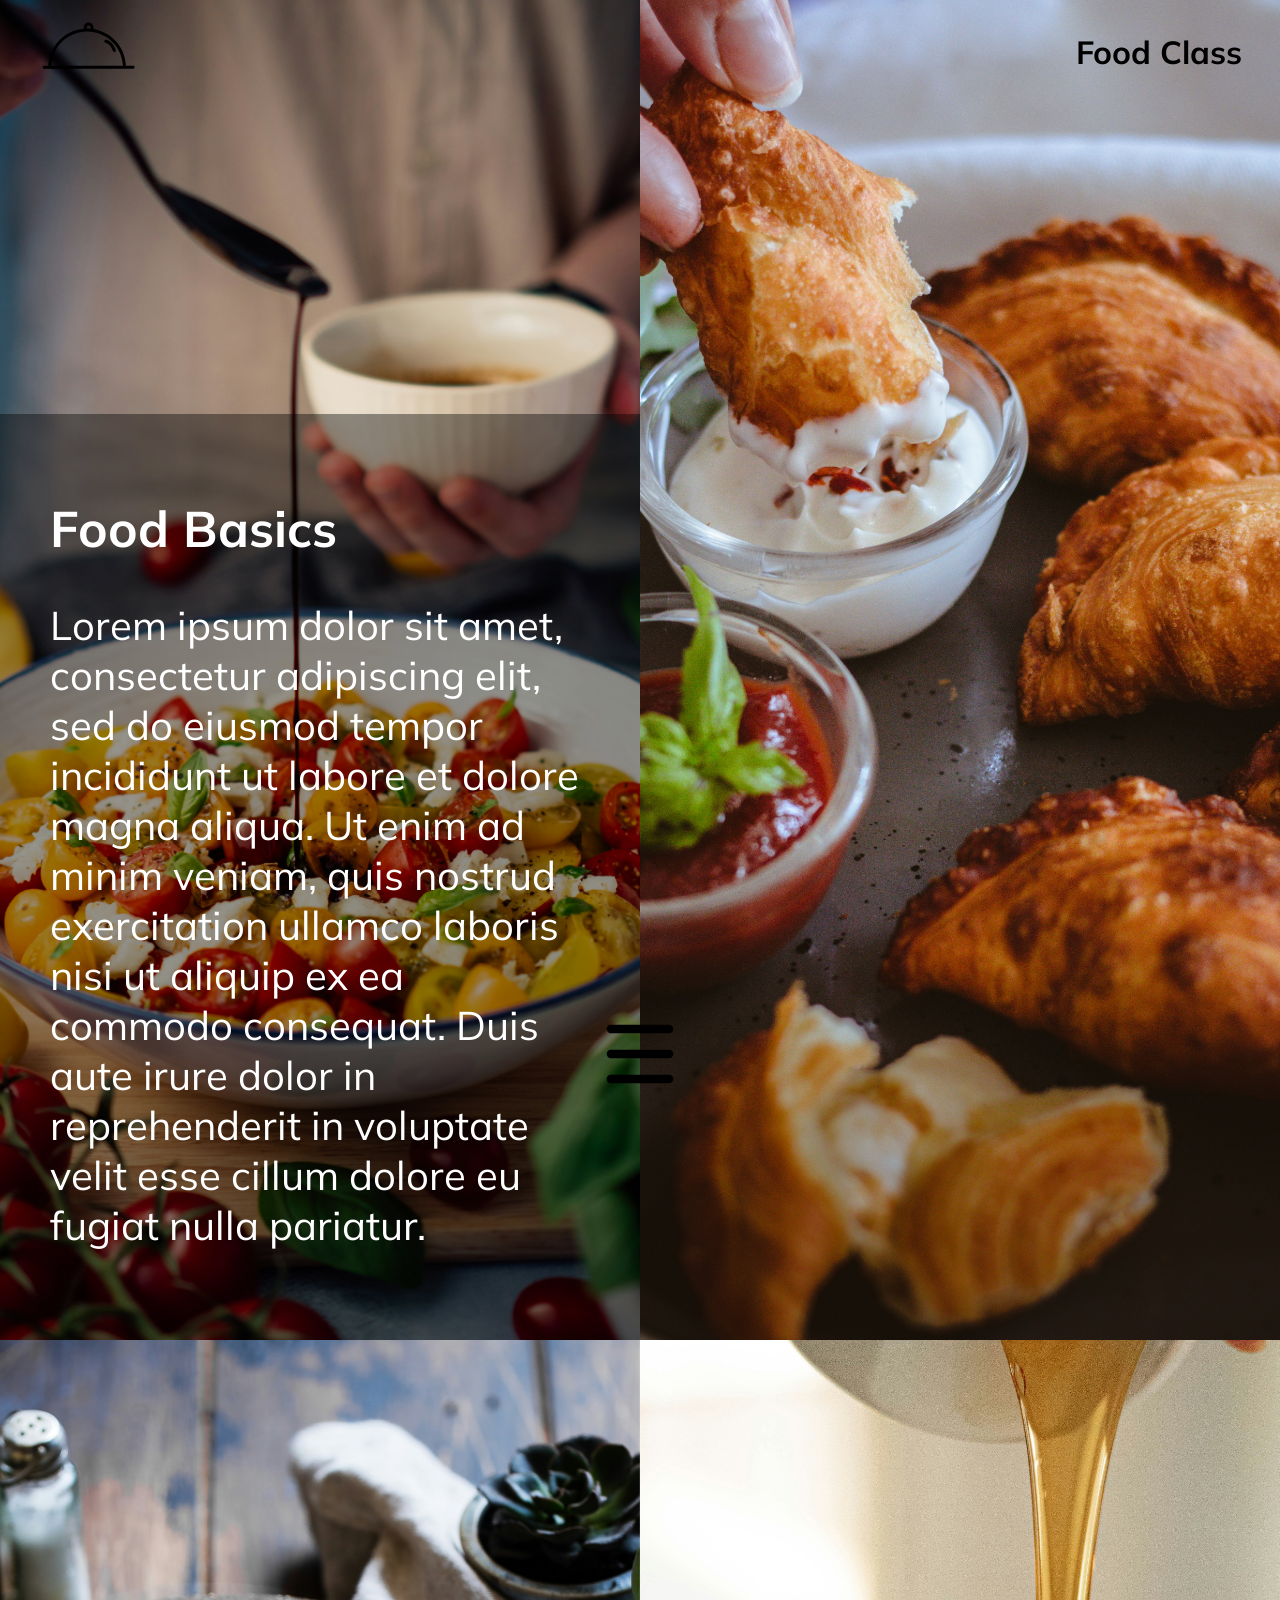
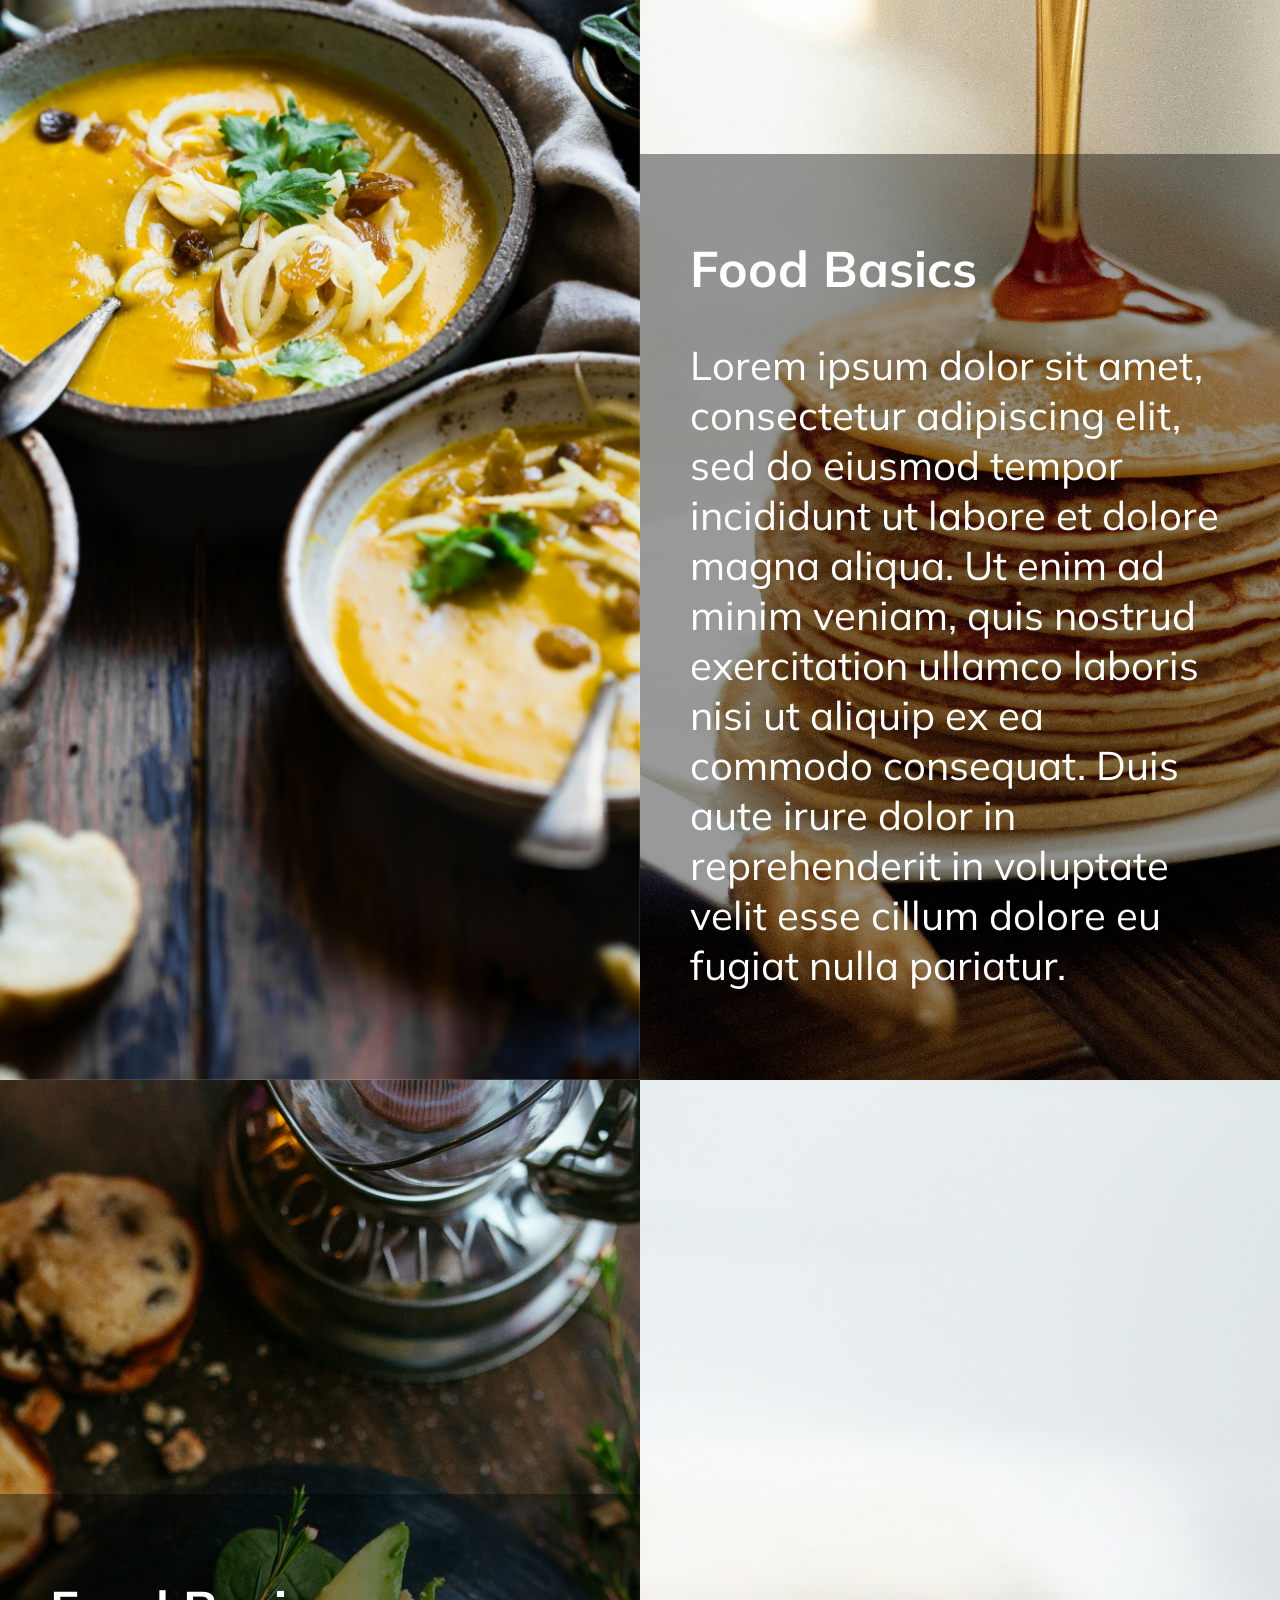
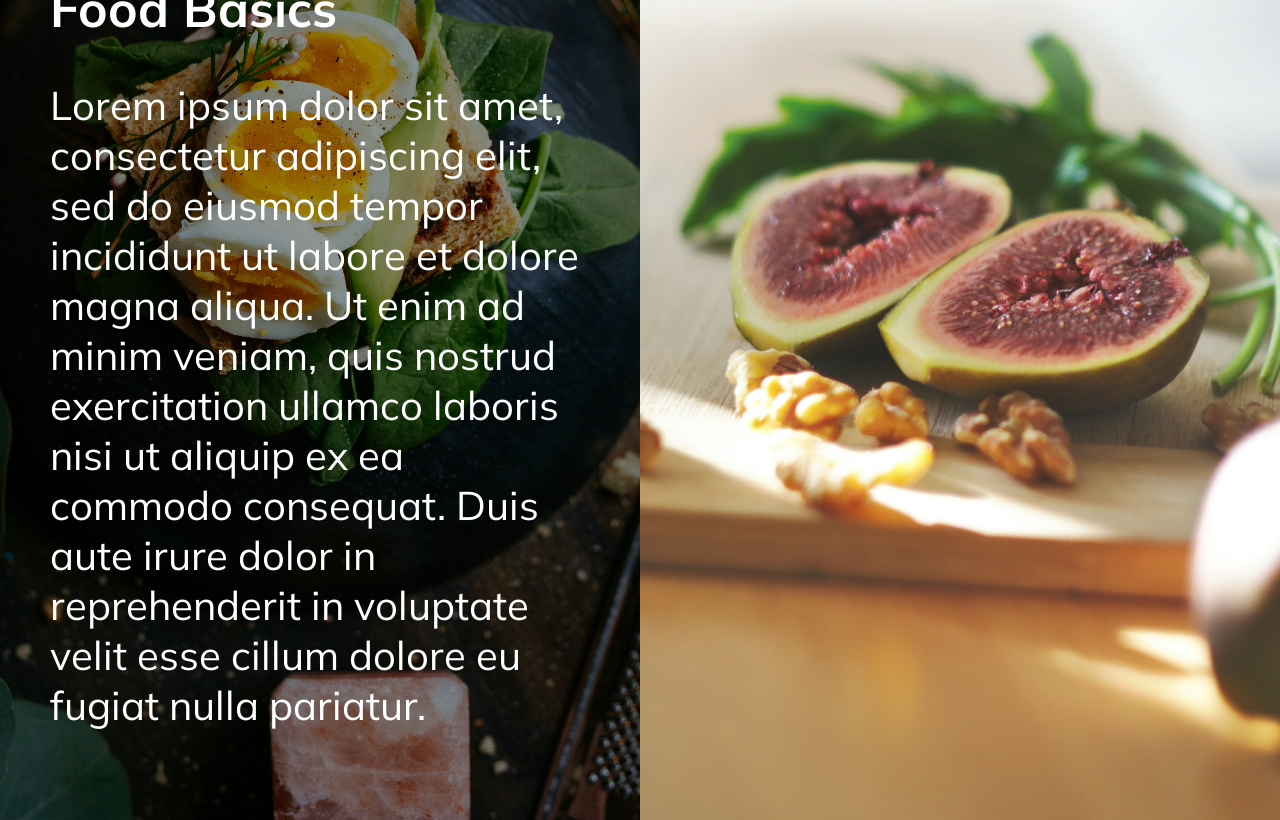
==== f/index.html @ d600777d "." ====
<!DOCTYPE html>
<html lang="en">
<head>
    <meta charset="UTF-8">
    <meta name="viewport" content="width=device-width, initial-scale=1.0">
    <title>Document</title>
    <link rel="stylesheet" href="assets/css/style.css">
    <link rel="preconnect" href="https://fonts.googleapis.com">
<link rel="preconnect" href="https://fonts.gstatic.com" crossorigin>
<link href="https://fonts.googleapis.com/css2?family=Mulish:ital,wght@0,200..1000;1,200..1000&display=swap" rel="stylesheet">
</head>
<body>
    <header>
        <div class="logo">
            <img src="assets/img/food-holidays-meal-svgrepo-com.svg" alt="Logo">
        </div>
        
        <h1>Food Class</h1>

        <div class="menuIcon">
            <a href="#">
                <img src="assets/img/three-line-horizontal-svgrepo-com.svg" alt="Menu Icon">
            </a>
        </div>
    </header>

    <div id="grid-wrapper">
        <div class="left-col">
            <div class="background-image">
                <img src="assets/img/adam-bartoszewicz-MaqdFCtH8Oo-unsplash.jpg" alt="Image 1">
                <div class="text">
                    <h1>Food Basics</h1>
                    <p>Lorem ipsum dolor sit amet, consectetur adipiscing elit, sed do eiusmod tempor incididunt ut labore et dolore magna aliqua. Ut enim ad minim veniam, quis nostrud exercitation ullamco laboris nisi ut aliquip ex ea commodo consequat. Duis aute irure dolor in reprehenderit in voluptate velit esse cillum dolore eu fugiat nulla pariatur. </p>
                </div>
            </div>
        </div>
        <div class="right-col">
            <div class="background-image">
                <img src="assets/img/sahand-hoseini-WLj_deC_iYM-unsplash.jpg" alt="Image 2">
            </div>
        </div>

        <div class="left-col">
            <div class="background-image">
                <img src="assets/img/taylor-kiser-6RJct18G_3I-unsplash.jpg" alt="Image 3">
            </div>
        </div>
        <div class="right-col">
            <div class="background-image">
                <img src="assets/img/leighann-blackwood-HCGCpFxQlrA-unsplash.jpg" alt="Image 4">
                <div class="text">
                    <h1>Food Basics</h1>
                    <p>Lorem ipsum dolor sit amet, consectetur adipiscing elit, sed do eiusmod tempor incididunt ut labore et dolore magna aliqua. Ut enim ad minim veniam, quis nostrud exercitation ullamco laboris nisi ut aliquip ex ea commodo consequat. Duis aute irure dolor in reprehenderit in voluptate velit esse cillum dolore eu fugiat nulla pariatur. </p>
                </div>
            </div>
        </div>

        <div class="left-col">
            <div class="background-image">
                <img src="assets/img/joseph-gonzalez-fdlZBWIP0aM-unsplash.jpg" alt="Image 5">
                <div class="text">
                    <h1>Food Basics</h1>
                    <p>Lorem ipsum dolor sit amet, consectetur adipiscing elit, sed do eiusmod tempor incididunt ut labore et dolore magna aliqua. Ut enim ad minim veniam, quis nostrud exercitation ullamco laboris nisi ut aliquip ex ea commodo consequat. Duis aute irure dolor in reprehenderit in voluptate velit esse cillum dolore eu fugiat nulla pariatur. </p>
                </div>
            </div>
        </div>
        <div class="right-col">
            <div class="background-image">
                <img src="assets/img/matthias-heil-lDOEwat_MPs-unsplash.jpg" alt="Image 6">
            </div>
        </div>
        
    </div>


    <script>
        document.addEventListener("scroll", function() {
    const scrollPosition = window.scrollY; // Sayfa kaydırma mesafesini al
    const rightCol = document.querySelectorAll(".right-col .background-image");

    rightCol.forEach((item, index) => {
        item.style.transform = `translateY(${scrollPosition}px)`;
    });
});

    </script>

    
</body>
</html>
---- f/assets/css/style.css ----
/* General Reset */
body {
    margin: 0;
    padding: 0;
    font-family: "Mulish", sans-serif;
}

/* Header Styling */
header {
    font-family: "Mulish", sans-serif;

    display: flex;
    justify-content: space-evenly;
    gap: 900px;
    align-items: center;
    position: fixed;
    top: 0;
    left: 0;
    width: 100%;
    background-color: transparent;
    z-index: 10;
    margin: 0;
    flex-wrap: wrap;
}

header .logo img,
header .menuIcon img {
    max-width: 100px;
    max-height: 100px;
}


/* Content Wrapper Grid */
#grid-wrapper {
    display: grid;
    grid-template-columns: repeat(2, 1fr);
    grid-template-rows: auto;
    grid-column-gap: 0px;
    grid-row-gap: 0px;
}



.left-col, .right-col {
    overflow: hidden;
}


.right-col {
    position: sticky;
    top:0;
}


.background-image {
    height: 1340px;
    position: relative; 
    display: flex;
    justify-content: center;
    align-items: end;
}

.background-image img {
    width: 100%;
    height: 100%;
    object-fit: cover;
}

/* Text Styling */
.text {
    background-color: rgba(0, 0, 0, 0.4);
    position: absolute; 
    color: white; 
    padding: 50px;
}

.text h1, p{
    opacity: 1;
    font-size: 50px;
}

.text p{
    font-size: 40px;
}

html {
    scroll-behavior: smooth;
}
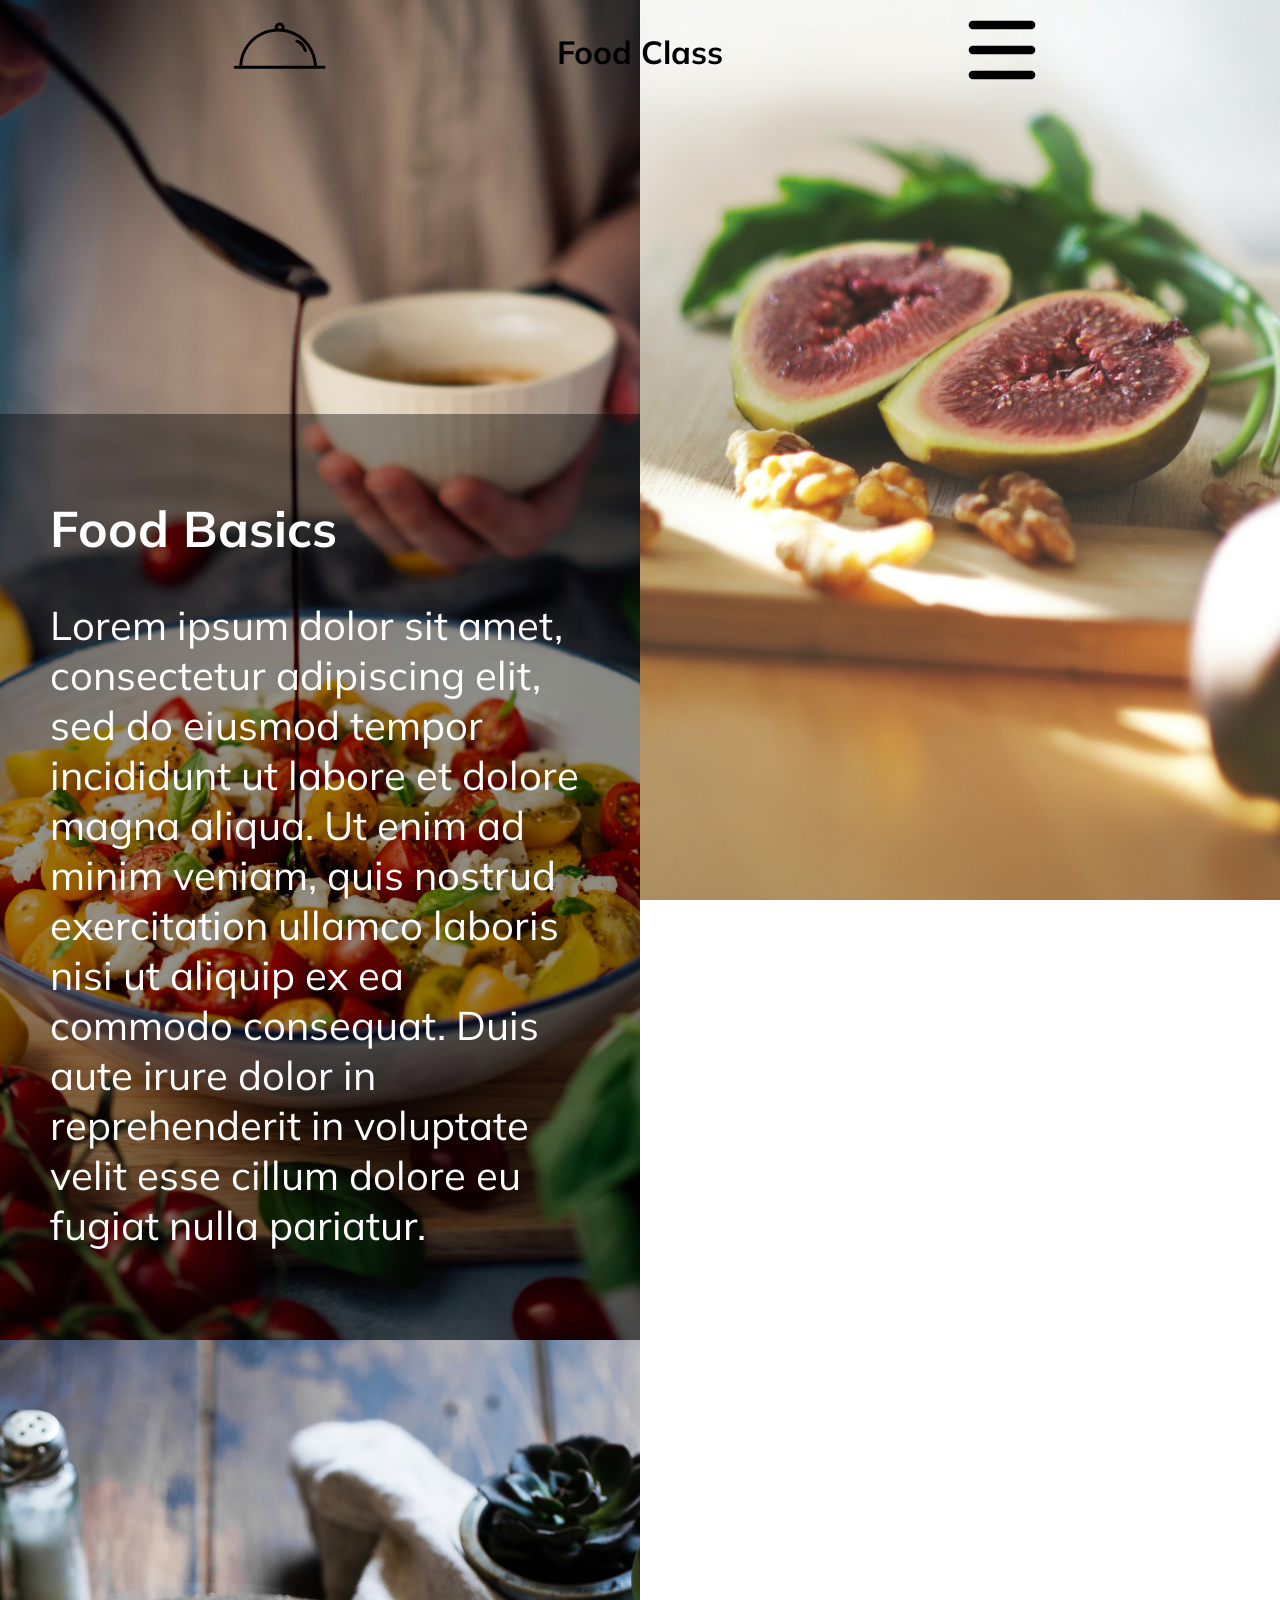
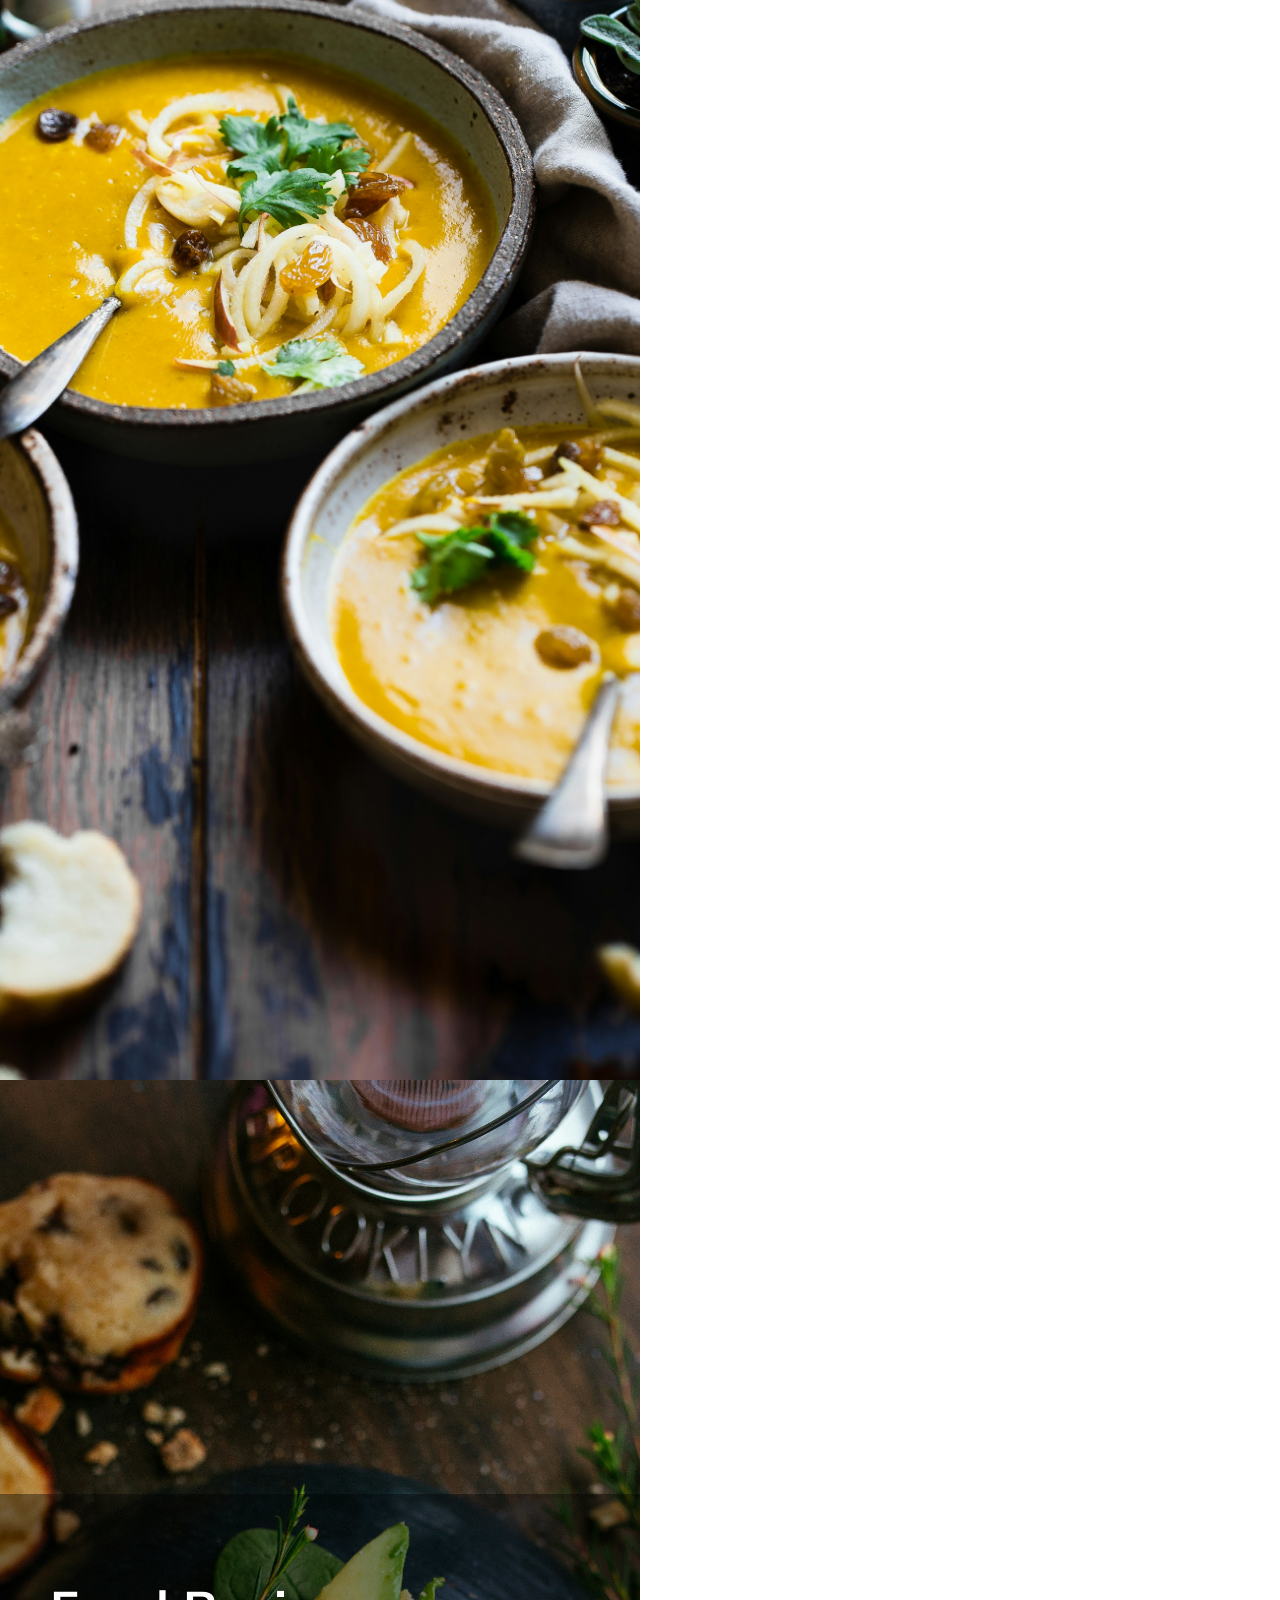
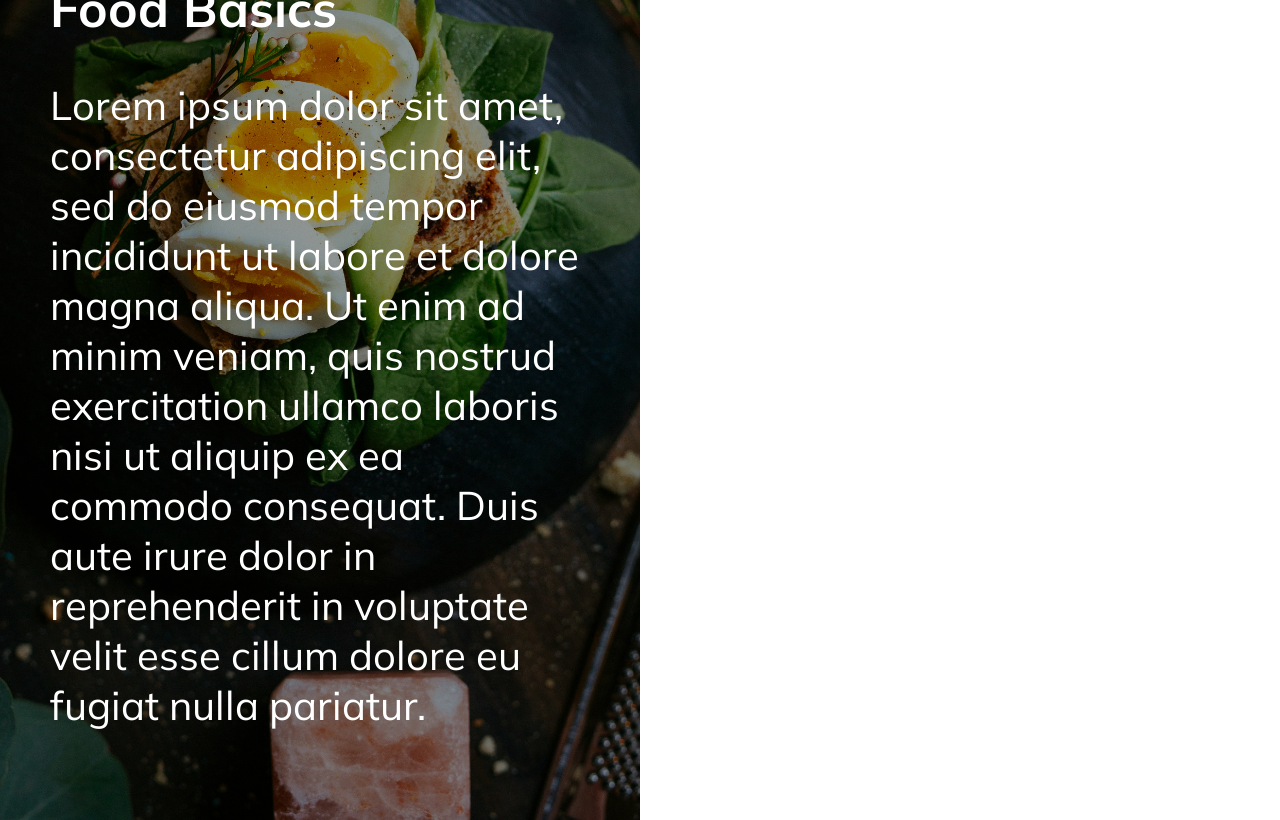
==== commit 72a283ce: ". a" ====
--- a/f/index.html
+++ b/f/index.html
@@ -25,6 +25,7 @@
     </header>
 
     <div id="grid-wrapper">
+
         <div class="left-col">
             <div class="background-image">
                 <img src="assets/img/adam-bartoszewicz-MaqdFCtH8Oo-unsplash.jpg" alt="Image 1">
@@ -33,29 +34,9 @@
                     <p>Lorem ipsum dolor sit amet, consectetur adipiscing elit, sed do eiusmod tempor incididunt ut labore et dolore magna aliqua. Ut enim ad minim veniam, quis nostrud exercitation ullamco laboris nisi ut aliquip ex ea commodo consequat. Duis aute irure dolor in reprehenderit in voluptate velit esse cillum dolore eu fugiat nulla pariatur. </p>
                 </div>
             </div>
-        </div>
-        <div class="right-col">
-            <div class="background-image">
-                <img src="assets/img/sahand-hoseini-WLj_deC_iYM-unsplash.jpg" alt="Image 2">
-            </div>
-        </div>
-
-        <div class="left-col">
             <div class="background-image">
                 <img src="assets/img/taylor-kiser-6RJct18G_3I-unsplash.jpg" alt="Image 3">
             </div>
-        </div>
-        <div class="right-col">
-            <div class="background-image">
-                <img src="assets/img/leighann-blackwood-HCGCpFxQlrA-unsplash.jpg" alt="Image 4">
-                <div class="text">
-                    <h1>Food Basics</h1>
-                    <p>Lorem ipsum dolor sit amet, consectetur adipiscing elit, sed do eiusmod tempor incididunt ut labore et dolore magna aliqua. Ut enim ad minim veniam, quis nostrud exercitation ullamco laboris nisi ut aliquip ex ea commodo consequat. Duis aute irure dolor in reprehenderit in voluptate velit esse cillum dolore eu fugiat nulla pariatur. </p>
-                </div>
-            </div>
-        </div>
-
-        <div class="left-col">
             <div class="background-image">
                 <img src="assets/img/joseph-gonzalez-fdlZBWIP0aM-unsplash.jpg" alt="Image 5">
                 <div class="text">
@@ -64,26 +45,28 @@
                 </div>
             </div>
         </div>
+
+
         <div class="right-col">
+            <div class="background-image">
+                <img src="assets/img/sahand-hoseini-WLj_deC_iYM-unsplash.jpg" alt="Image 2">
+            </div>
+            <div class="background-image">
+                <img src="assets/img/leighann-blackwood-HCGCpFxQlrA-unsplash.jpg" alt="Image 4">
+                <div class="text">
+                    <h1>Food Basics</h1>
+                    <p>Lorem ipsum dolor sit amet, consectetur adipiscing elit, sed do eiusmod tempor incididunt ut labore et dolore magna aliqua. Ut enim ad minim veniam, quis nostrud exercitation ullamco laboris nisi ut aliquip ex ea commodo consequat. Duis aute irure dolor in reprehenderit in voluptate velit esse cillum dolore eu fugiat nulla pariatur. </p>
+                </div>
+            </div>
             <div class="background-image">
                 <img src="assets/img/matthias-heil-lDOEwat_MPs-unsplash.jpg" alt="Image 6">
             </div>
         </div>
+
         
     </div>
 
 
-    <script>
-        document.addEventListener("scroll", function() {
-    const scrollPosition = window.scrollY; // Sayfa kaydırma mesafesini al
-    const rightCol = document.querySelectorAll(".right-col .background-image");
-
-    rightCol.forEach((item, index) => {
-        item.style.transform = `translateY(${scrollPosition}px)`;
-    });
-});
-
-    </script>
 
     
 </body>
--- a/f/assets/css/style.css
+++ b/f/assets/css/style.css
@@ -1,88 +1,109 @@
 /* General Reset */
 body {
-    margin: 0;
-    padding: 0;
-    font-family: "Mulish", sans-serif;
+  margin: 0;
+  padding: 0;
+  font-family: "Mulish", sans-serif;
 }
 
 /* Header Styling */
 header {
-    font-family: "Mulish", sans-serif;
-
-    display: flex;
-    justify-content: space-evenly;
-    gap: 900px;
-    align-items: center;
-    position: fixed;
-    top: 0;
-    left: 0;
-    width: 100%;
-    background-color: transparent;
-    z-index: 10;
-    margin: 0;
-    flex-wrap: wrap;
+  font-family: "Mulish", sans-serif;
+  margin: 0;
+  padding: 0;
+  display: flex;
+  justify-content: space-evenly;
+  align-items: center;
+  position: fixed;
+  gap: 0;
+  top: 0;
+  left: 0;
+  width: 100%;
+  background-color: transparent;
+  z-index: 10;
+  margin: 0;
+  flex-wrap: wrap;
 }
 
 header .logo img,
 header .menuIcon img {
-    max-width: 100px;
-    max-height: 100px;
+  max-width: 100px;
+  max-height: 100px;
 }
-
 
 /* Content Wrapper Grid */
 #grid-wrapper {
-    display: grid;
-    grid-template-columns: repeat(2, 1fr);
-    grid-template-rows: auto;
-    grid-column-gap: 0px;
-    grid-row-gap: 0px;
+  display: grid;
+  grid-template-columns: repeat(2, 1fr);
+  grid-template-rows: auto;
+  grid-column-gap: 0px;
+  grid-row-gap: 0px;
 }
 
-
-
-.left-col, .right-col {
-    overflow: hidden;
+.left-col {
+  display: flex;
+  flex-direction: column;
 }
 
-
 .right-col {
-    position: sticky;
-    top:0;
+  top: 0;
 }
 
+@supports (animation-timeline: scroll()) {
+  .right-col {
+    transform: translateY(calc(-100% + 100vh));
+    flex-direction: column-reverse;
+  }
+
+  #grid-wrapper {
+    overflow-y: clip;
+  }
+}
+
+@keyframes adjust-position {
+  from {
+    transform: translateY(calc(-100% + 100vh));
+  }
+  to {
+    transform: translateY(calc(100% - 100vh));
+  }
+}
+.column-reverse {
+  animation: adjust-position linear forwards;
+  animation-timeline: scroll(root block);
+}
 
 .background-image {
-    height: 1340px;
-    position: relative; 
-    display: flex;
-    justify-content: center;
-    align-items: end;
+  height: 1340px;
+  position: relative;
+  display: flex;
+  justify-content: center;
+  align-items: end;
 }
 
 .background-image img {
-    width: 100%;
-    height: 100%;
-    object-fit: cover;
+  width: 100%;
+  height: 100%;
+  object-fit: cover;
 }
 
 /* Text Styling */
 .text {
-    background-color: rgba(0, 0, 0, 0.4);
-    position: absolute; 
-    color: white; 
-    padding: 50px;
+  background-color: rgba(0, 0, 0, 0.4);
+  position: absolute;
+  color: white;
+  padding: 50px;
 }
 
-.text h1, p{
-    opacity: 1;
-    font-size: 50px;
+.text h1,
+p {
+  opacity: 1;
+  font-size: 50px;
 }
 
-.text p{
-    font-size: 40px;
+.text p {
+  font-size: 40px;
 }
 
 html {
-    scroll-behavior: smooth;
-}+  scroll-behavior: smooth;
+}
